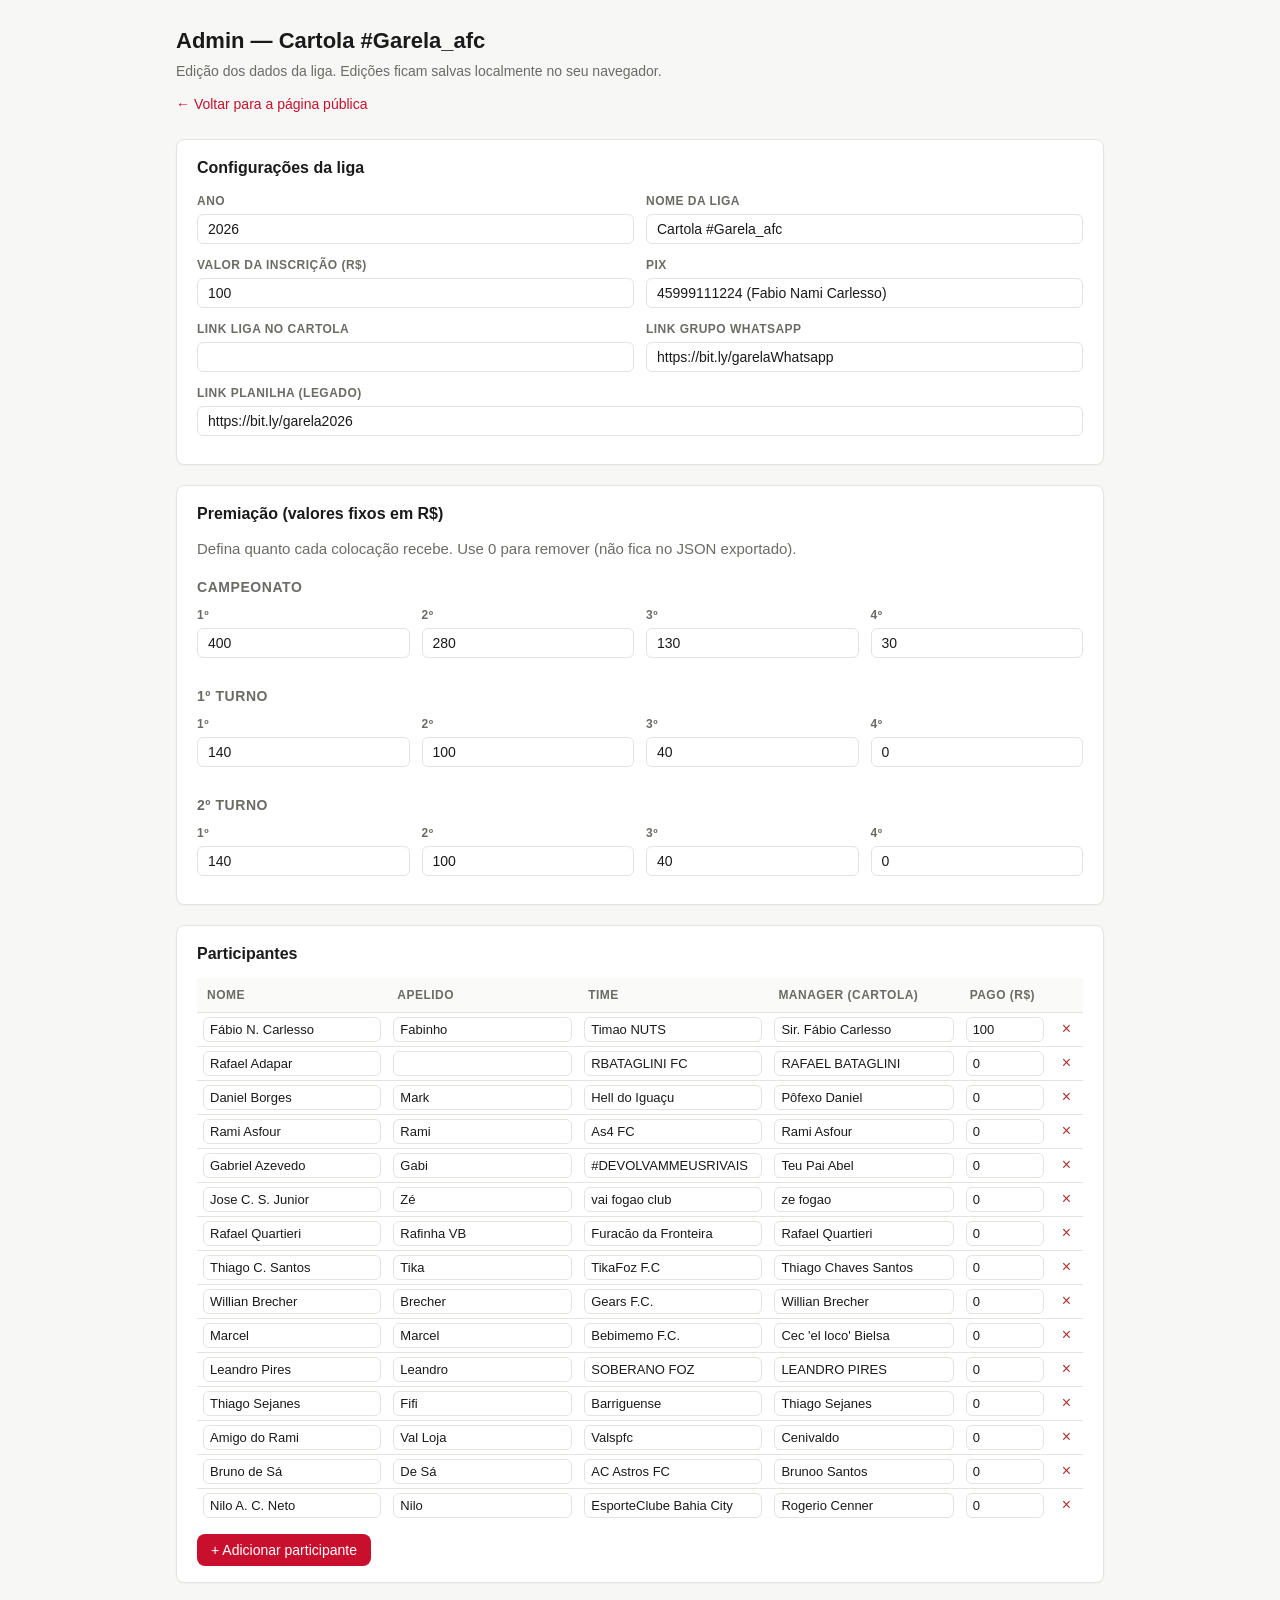
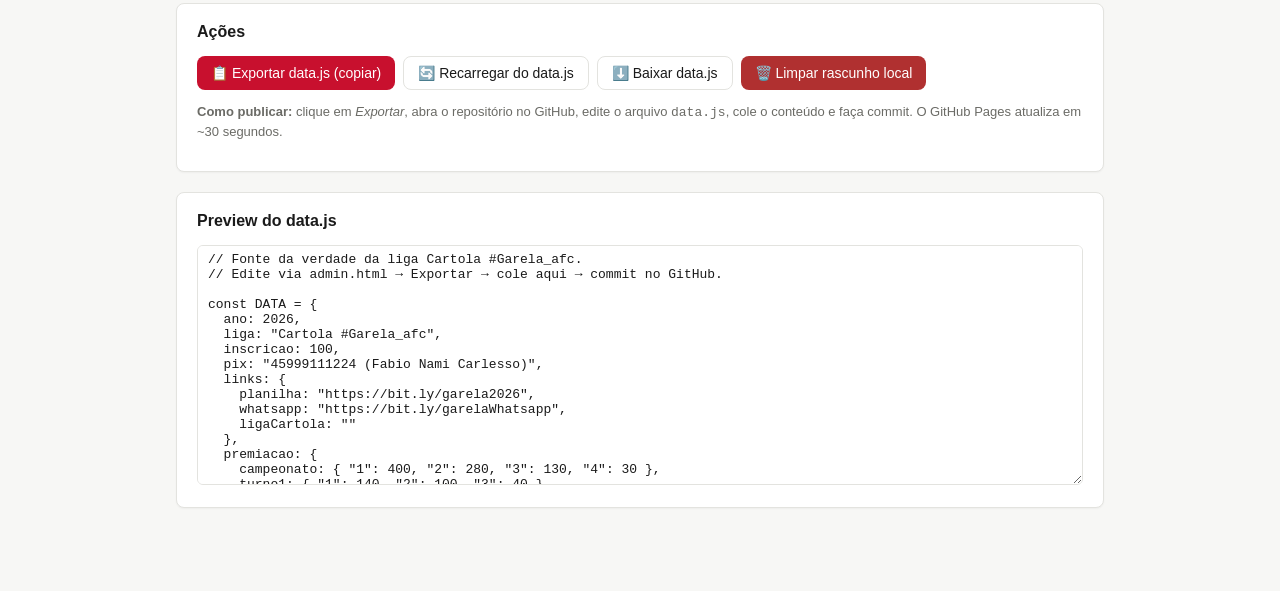
==== admin.html @ 2b6771f7 "Initial commit: migra liga Cartola #Garela_afc da planilha para site estático Site HTML/CSS/JS puro " ====
<!DOCTYPE html>
<html lang="pt-BR">
<head>
  <meta charset="UTF-8">
  <meta name="viewport" content="width=device-width, initial-scale=1.0">
  <title>Admin — Cartola #Garela_afc</title>
  <link rel="stylesheet" href="styles.css">
</head>
<body>
  <main class="container">
    <header class="page">
      <h1>Admin — Cartola #Garela_afc</h1>
      <div class="subtitle">Edição dos dados da liga. Edições ficam salvas localmente no seu navegador.</div>
      <div class="links">
        <a href="index.html">← Voltar para a página pública</a>
      </div>
    </header>

    <section class="card">
      <h2>Configurações da liga</h2>
      <div class="row">
        <div class="field">
          <label>Ano</label>
          <input type="number" id="cfg-ano">
        </div>
        <div class="field">
          <label>Nome da liga</label>
          <input type="text" id="cfg-liga">
        </div>
      </div>
      <div class="row">
        <div class="field">
          <label>Valor da inscrição (R$)</label>
          <input type="number" id="cfg-inscricao">
        </div>
        <div class="field">
          <label>Pix</label>
          <input type="text" id="cfg-pix">
        </div>
      </div>
      <div class="row">
        <div class="field">
          <label>Link Liga no Cartola</label>
          <input type="url" id="cfg-link-cartola">
        </div>
        <div class="field">
          <label>Link Grupo WhatsApp</label>
          <input type="url" id="cfg-link-whatsapp">
        </div>
      </div>
      <div class="field">
        <label>Link planilha (legado)</label>
        <input type="url" id="cfg-link-planilha">
      </div>
    </section>

    <section class="card">
      <h2>Premiação (valores fixos em R$)</h2>
      <p class="muted" style="margin-top:0">Defina quanto cada colocação recebe. Use 0 para remover (não fica no JSON exportado).</p>

      <h3>Campeonato</h3>
      <div class="row-4">
        <div class="field"><label>1º</label><input type="number" id="prem-camp-1"></div>
        <div class="field"><label>2º</label><input type="number" id="prem-camp-2"></div>
        <div class="field"><label>3º</label><input type="number" id="prem-camp-3"></div>
        <div class="field"><label>4º</label><input type="number" id="prem-camp-4"></div>
      </div>

      <h3>1º Turno</h3>
      <div class="row-4">
        <div class="field"><label>1º</label><input type="number" id="prem-t1-1"></div>
        <div class="field"><label>2º</label><input type="number" id="prem-t1-2"></div>
        <div class="field"><label>3º</label><input type="number" id="prem-t1-3"></div>
        <div class="field"><label>4º</label><input type="number" id="prem-t1-4"></div>
      </div>

      <h3>2º Turno</h3>
      <div class="row-4">
        <div class="field"><label>1º</label><input type="number" id="prem-t2-1"></div>
        <div class="field"><label>2º</label><input type="number" id="prem-t2-2"></div>
        <div class="field"><label>3º</label><input type="number" id="prem-t2-3"></div>
        <div class="field"><label>4º</label><input type="number" id="prem-t2-4"></div>
      </div>
    </section>

    <section class="card">
      <h2>Participantes</h2>
      <div style="overflow-x:auto">
        <table class="admin-table" id="tabela-admin">
          <thead>
            <tr>
              <th>Nome</th>
              <th>Apelido</th>
              <th>Time</th>
              <th>Manager (Cartola)</th>
              <th style="width:90px">Pago (R$)</th>
              <th></th>
            </tr>
          </thead>
          <tbody></tbody>
        </table>
      </div>
      <div class="actions">
        <button id="btn-add">+ Adicionar participante</button>
      </div>
    </section>

    <section class="card">
      <h2>Ações</h2>
      <div class="actions">
        <button id="btn-exportar">📋 Exportar data.js (copiar)</button>
        <button class="secondary" id="btn-recarregar">🔄 Recarregar do data.js</button>
        <button class="secondary" id="btn-baixar">⬇️ Baixar data.js</button>
        <button class="danger" id="btn-limpar">🗑️ Limpar rascunho local</button>
      </div>
      <p class="muted" style="margin-top:12px;font-size:13px">
        <strong>Como publicar:</strong> clique em <em>Exportar</em>, abra o repositório no GitHub, edite o arquivo <code>data.js</code>, cole o conteúdo e faça commit. O GitHub Pages atualiza em ~30 segundos.
      </p>
    </section>

    <section class="card">
      <h2>Preview do data.js</h2>
      <textarea id="preview" readonly style="min-height:240px;font-family:ui-monospace,SFMono-Regular,Menlo,Monaco,Consolas,monospace;font-size:13px"></textarea>
    </section>
  </main>

  <div class="toast" id="toast"></div>

  <script src="data.js"></script>
  <script src="admin.js"></script>
</body>
</html>
---- styles.css ----
:root {
  --bg: #f7f7f5;
  --surface: #ffffff;
  --border: #e3e3df;
  --text: #1a1a1a;
  --muted: #6b6b66;
  --accent: #c8102e;
  --accent-hover: #a30d25;
  --ok: #1f8a4d;
  --warn: #d68a00;
  --danger: #b03030;
  --radius: 8px;
  --shadow: 0 1px 2px rgba(0, 0, 0, 0.04);
  --font: -apple-system, BlinkMacSystemFont, "Segoe UI", Roboto, "Helvetica Neue", Arial, sans-serif;
}

* { box-sizing: border-box; }

body {
  margin: 0;
  font-family: var(--font);
  background: var(--bg);
  color: var(--text);
  line-height: 1.5;
  font-size: 15px;
}

.container {
  max-width: 960px;
  margin: 0 auto;
  padding: 24px 16px 64px;
}

header.page {
  margin-bottom: 24px;
}

header.page h1 {
  margin: 0 0 4px;
  font-size: 22px;
  font-weight: 600;
}

header.page .subtitle {
  color: var(--muted);
  font-size: 14px;
}

header.page .links {
  margin-top: 12px;
  display: flex;
  flex-wrap: wrap;
  gap: 8px 16px;
}

header.page .links a {
  color: var(--accent);
  text-decoration: none;
  font-size: 14px;
}

header.page .links a:hover { text-decoration: underline; }

.card {
  background: var(--surface);
  border: 1px solid var(--border);
  border-radius: var(--radius);
  box-shadow: var(--shadow);
  padding: 16px 20px;
  margin-bottom: 20px;
}

.card h2 {
  margin: 0 0 12px;
  font-size: 16px;
  font-weight: 600;
}

.card h3 {
  margin: 16px 0 8px;
  font-size: 14px;
  font-weight: 600;
  color: var(--muted);
  text-transform: uppercase;
  letter-spacing: 0.04em;
}

.grid-prizes {
  display: grid;
  grid-template-columns: repeat(auto-fit, minmax(200px, 1fr));
  gap: 16px;
}

.prize-block {
  border: 1px solid var(--border);
  border-radius: var(--radius);
  padding: 12px 14px;
  background: #fafaf8;
}

.prize-block .title {
  font-weight: 600;
  margin-bottom: 6px;
}

.prize-block ul {
  margin: 0;
  padding-left: 18px;
  font-size: 14px;
}

.totals {
  display: flex;
  flex-wrap: wrap;
  gap: 24px;
  font-size: 14px;
  margin-top: 8px;
}

.totals .label { color: var(--muted); }
.totals .value { font-weight: 600; }

table {
  width: 100%;
  border-collapse: collapse;
  font-size: 14px;
}

th, td {
  text-align: left;
  padding: 8px 10px;
  border-bottom: 1px solid var(--border);
  vertical-align: middle;
}

th {
  font-weight: 600;
  color: var(--muted);
  font-size: 12px;
  text-transform: uppercase;
  letter-spacing: 0.04em;
  background: #fafaf8;
}

tr:last-child td { border-bottom: none; }

.status {
  display: inline-block;
  padding: 2px 8px;
  border-radius: 999px;
  font-size: 12px;
  font-weight: 600;
}
.status.pago { background: #e1f4e8; color: var(--ok); }
.status.parcial { background: #fdf1d9; color: var(--warn); }
.status.pendente { background: #fbe2e2; color: var(--danger); }

button, .btn {
  font-family: inherit;
  font-size: 14px;
  background: var(--accent);
  color: white;
  border: none;
  padding: 8px 14px;
  border-radius: var(--radius);
  cursor: pointer;
  font-weight: 500;
  transition: background 0.15s ease;
}

button:hover, .btn:hover { background: var(--accent-hover); }

button.secondary, .btn.secondary {
  background: transparent;
  color: var(--text);
  border: 1px solid var(--border);
}

button.secondary:hover, .btn.secondary:hover {
  background: #f0f0ec;
}

button.danger { background: var(--danger); }

.actions {
  display: flex;
  flex-wrap: wrap;
  gap: 8px;
  margin-top: 12px;
}

input[type="text"], input[type="number"], input[type="url"], select, textarea {
  font-family: inherit;
  font-size: 14px;
  border: 1px solid var(--border);
  border-radius: 6px;
  padding: 6px 10px;
  background: white;
  color: var(--text);
  width: 100%;
}

input:focus, select:focus, textarea:focus {
  outline: none;
  border-color: var(--accent);
}

textarea { resize: vertical; min-height: 80px; }

.field {
  margin-bottom: 12px;
}

.field label {
  display: block;
  font-size: 12px;
  font-weight: 600;
  color: var(--muted);
  margin-bottom: 4px;
  text-transform: uppercase;
  letter-spacing: 0.04em;
}

.row {
  display: grid;
  grid-template-columns: 1fr 1fr;
  gap: 12px;
}

.row-4 {
  display: grid;
  grid-template-columns: repeat(4, 1fr);
  gap: 12px;
}

.toast {
  position: fixed;
  bottom: 20px;
  left: 50%;
  transform: translateX(-50%);
  background: var(--text);
  color: white;
  padding: 10px 16px;
  border-radius: var(--radius);
  font-size: 14px;
  opacity: 0;
  transition: opacity 0.2s ease;
  pointer-events: none;
  z-index: 1000;
}

.toast.show { opacity: 1; }

.muted { color: var(--muted); }
.right { text-align: right; }

.admin-table input[type="text"],
.admin-table input[type="number"] {
  padding: 4px 6px;
  font-size: 13px;
}

.admin-table td { padding: 4px 6px; }

.admin-table .remove-btn {
  background: transparent;
  color: var(--danger);
  border: none;
  cursor: pointer;
  padding: 2px 6px;
  font-size: 16px;
}

.admin-table .remove-btn:hover { background: #fbe2e2; }

@media (max-width: 640px) {
  .row, .row-4 { grid-template-columns: 1fr; }
  th, td { padding: 6px 8px; font-size: 13px; }
}
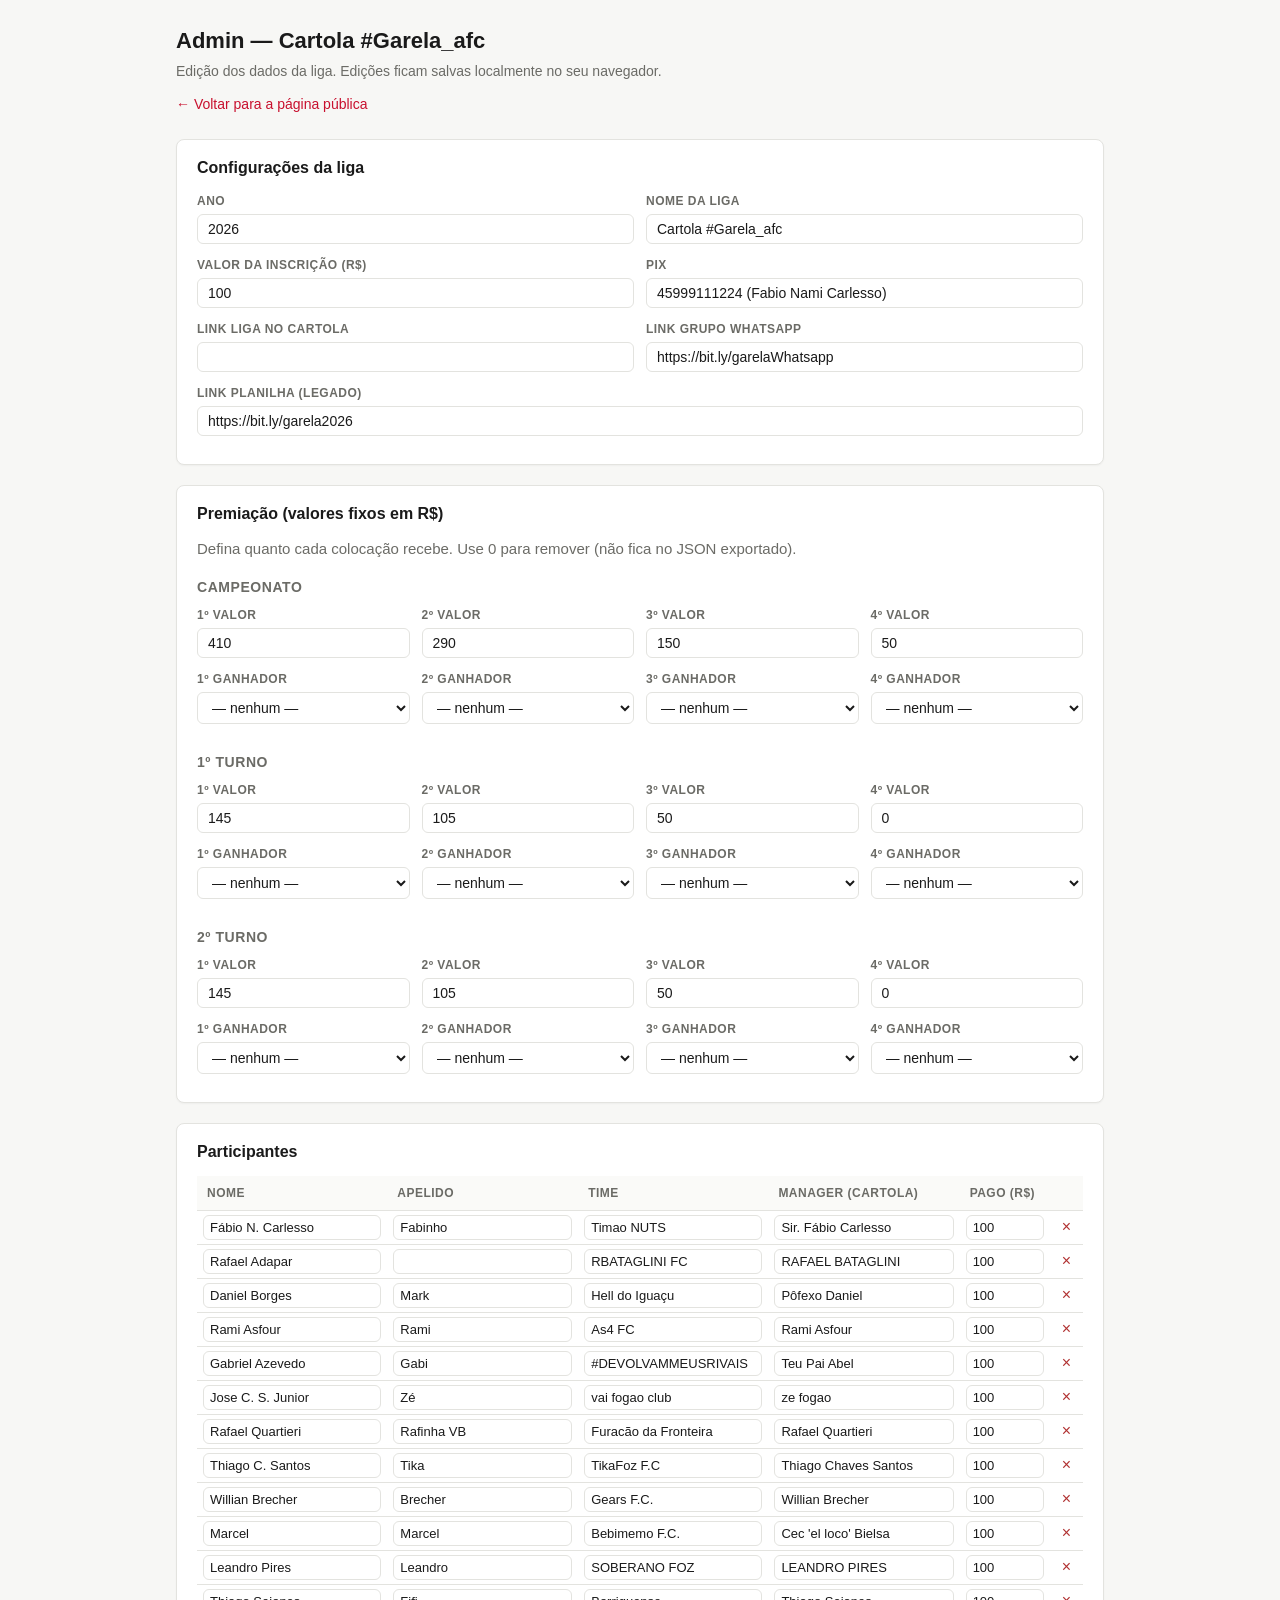
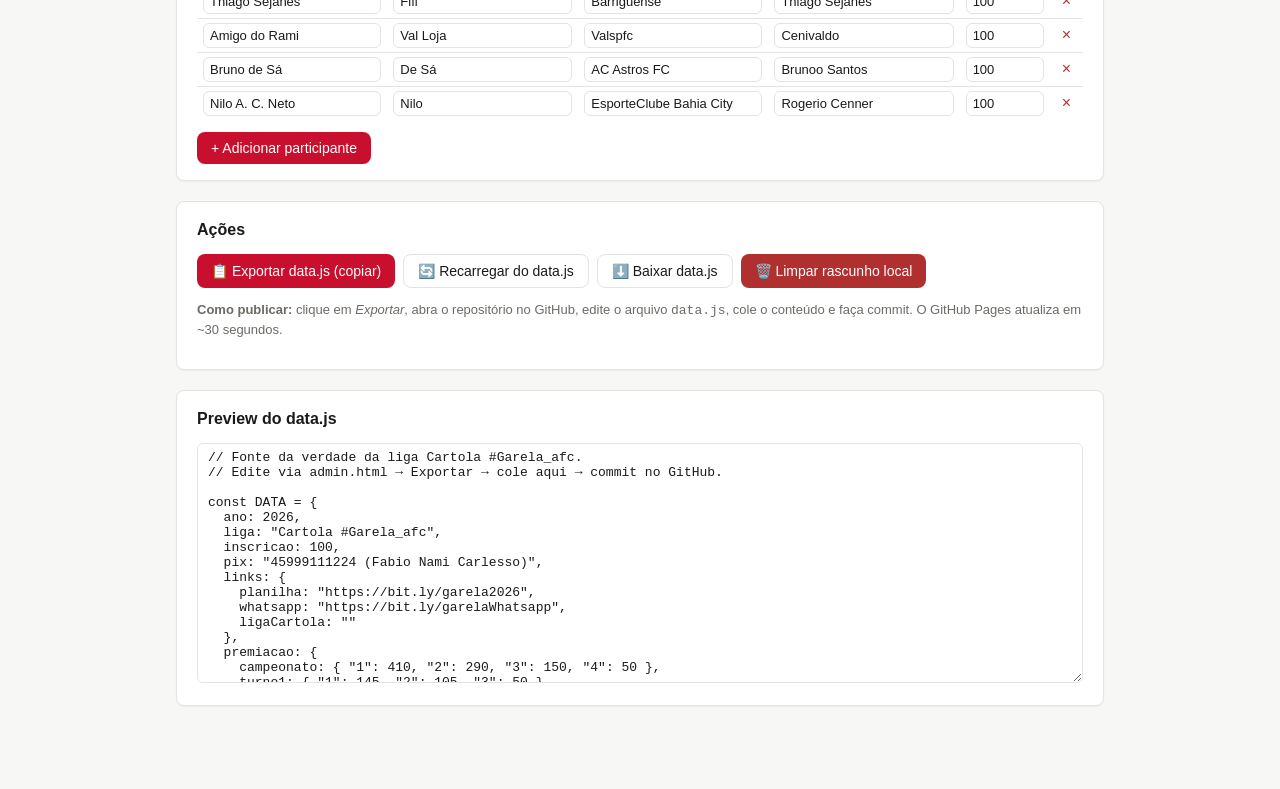
==== commit 37f7e325: "Adiciona ganhadores ao lado dos prêmios na página pública - Novo campo `ganhadores` em `data.js` (po" ====
--- a/admin.html
+++ b/admin.html
@@ -4,7 +4,7 @@
   <meta charset="UTF-8">
   <meta name="viewport" content="width=device-width, initial-scale=1.0">
   <title>Admin — Cartola #Garela_afc</title>
-  <link rel="stylesheet" href="styles.css">
+  <link rel="stylesheet" href="css/styles.css">
 </head>
 <body>
   <main class="container">
@@ -60,26 +60,44 @@
 
       <h3>Campeonato</h3>
       <div class="row-4">
-        <div class="field"><label>1º</label><input type="number" id="prem-camp-1"></div>
-        <div class="field"><label>2º</label><input type="number" id="prem-camp-2"></div>
-        <div class="field"><label>3º</label><input type="number" id="prem-camp-3"></div>
-        <div class="field"><label>4º</label><input type="number" id="prem-camp-4"></div>
+        <div class="field"><label>1º Valor</label><input type="number" id="prem-camp-1"></div>
+        <div class="field"><label>2º Valor</label><input type="number" id="prem-camp-2"></div>
+        <div class="field"><label>3º Valor</label><input type="number" id="prem-camp-3"></div>
+        <div class="field"><label>4º Valor</label><input type="number" id="prem-camp-4"></div>
+      </div>
+      <div class="row-4">
+        <div class="field"><label>1º Ganhador</label><select id="win-camp-1"></select></div>
+        <div class="field"><label>2º Ganhador</label><select id="win-camp-2"></select></div>
+        <div class="field"><label>3º Ganhador</label><select id="win-camp-3"></select></div>
+        <div class="field"><label>4º Ganhador</label><select id="win-camp-4"></select></div>
       </div>
 
       <h3>1º Turno</h3>
       <div class="row-4">
-        <div class="field"><label>1º</label><input type="number" id="prem-t1-1"></div>
-        <div class="field"><label>2º</label><input type="number" id="prem-t1-2"></div>
-        <div class="field"><label>3º</label><input type="number" id="prem-t1-3"></div>
-        <div class="field"><label>4º</label><input type="number" id="prem-t1-4"></div>
+        <div class="field"><label>1º Valor</label><input type="number" id="prem-t1-1"></div>
+        <div class="field"><label>2º Valor</label><input type="number" id="prem-t1-2"></div>
+        <div class="field"><label>3º Valor</label><input type="number" id="prem-t1-3"></div>
+        <div class="field"><label>4º Valor</label><input type="number" id="prem-t1-4"></div>
+      </div>
+      <div class="row-4">
+        <div class="field"><label>1º Ganhador</label><select id="win-t1-1"></select></div>
+        <div class="field"><label>2º Ganhador</label><select id="win-t1-2"></select></div>
+        <div class="field"><label>3º Ganhador</label><select id="win-t1-3"></select></div>
+        <div class="field"><label>4º Ganhador</label><select id="win-t1-4"></select></div>
       </div>
 
       <h3>2º Turno</h3>
       <div class="row-4">
-        <div class="field"><label>1º</label><input type="number" id="prem-t2-1"></div>
-        <div class="field"><label>2º</label><input type="number" id="prem-t2-2"></div>
-        <div class="field"><label>3º</label><input type="number" id="prem-t2-3"></div>
-        <div class="field"><label>4º</label><input type="number" id="prem-t2-4"></div>
+        <div class="field"><label>1º Valor</label><input type="number" id="prem-t2-1"></div>
+        <div class="field"><label>2º Valor</label><input type="number" id="prem-t2-2"></div>
+        <div class="field"><label>3º Valor</label><input type="number" id="prem-t2-3"></div>
+        <div class="field"><label>4º Valor</label><input type="number" id="prem-t2-4"></div>
+      </div>
+      <div class="row-4">
+        <div class="field"><label>1º Ganhador</label><select id="win-t2-1"></select></div>
+        <div class="field"><label>2º Ganhador</label><select id="win-t2-2"></select></div>
+        <div class="field"><label>3º Ganhador</label><select id="win-t2-3"></select></div>
+        <div class="field"><label>4º Ganhador</label><select id="win-t2-4"></select></div>
       </div>
     </section>
 
@@ -127,6 +145,6 @@
   <div class="toast" id="toast"></div>
 
   <script src="data.js"></script>
-  <script src="admin.js"></script>
+  <script src="js/admin.js"></script>
 </body>
 </html>
--- a/css/styles.css
+++ b/css/styles.css
@@ -0,0 +1,285 @@
+:root {
+  --bg: #f7f7f5;
+  --surface: #ffffff;
+  --border: #e3e3df;
+  --text: #1a1a1a;
+  --muted: #6b6b66;
+  --accent: #c8102e;
+  --accent-hover: #a30d25;
+  --ok: #1f8a4d;
+  --warn: #d68a00;
+  --danger: #b03030;
+  --radius: 8px;
+  --shadow: 0 1px 2px rgba(0, 0, 0, 0.04);
+  --font: -apple-system, BlinkMacSystemFont, "Segoe UI", Roboto, "Helvetica Neue", Arial, sans-serif;
+}
+
+* { box-sizing: border-box; }
+
+body {
+  margin: 0;
+  font-family: var(--font);
+  background: var(--bg);
+  color: var(--text);
+  line-height: 1.5;
+  font-size: 15px;
+}
+
+.container {
+  max-width: 960px;
+  margin: 0 auto;
+  padding: 24px 16px 64px;
+}
+
+header.page {
+  margin-bottom: 24px;
+}
+
+header.page h1 {
+  margin: 0 0 4px;
+  font-size: 22px;
+  font-weight: 600;
+}
+
+header.page .subtitle {
+  color: var(--muted);
+  font-size: 14px;
+}
+
+header.page .links {
+  margin-top: 12px;
+  display: flex;
+  flex-wrap: wrap;
+  gap: 8px 16px;
+}
+
+header.page .links a {
+  color: var(--accent);
+  text-decoration: none;
+  font-size: 14px;
+}
+
+header.page .links a:hover { text-decoration: underline; }
+
+.card {
+  background: var(--surface);
+  border: 1px solid var(--border);
+  border-radius: var(--radius);
+  box-shadow: var(--shadow);
+  padding: 16px 20px;
+  margin-bottom: 20px;
+}
+
+.card h2 {
+  margin: 0 0 12px;
+  font-size: 16px;
+  font-weight: 600;
+}
+
+.card h3 {
+  margin: 16px 0 8px;
+  font-size: 14px;
+  font-weight: 600;
+  color: var(--muted);
+  text-transform: uppercase;
+  letter-spacing: 0.04em;
+}
+
+.grid-prizes {
+  display: grid;
+  grid-template-columns: repeat(auto-fit, minmax(200px, 1fr));
+  gap: 16px;
+}
+
+.prize-block {
+  border: 1px solid var(--border);
+  border-radius: var(--radius);
+  padding: 12px 14px;
+  background: #fafaf8;
+}
+
+.prize-block .title {
+  font-weight: 600;
+  margin-bottom: 6px;
+}
+
+.prize-block ul {
+  margin: 0;
+  padding-left: 18px;
+  font-size: 14px;
+}
+
+.prize-block .winner {
+  margin-left: 6px;
+  color: var(--accent);
+  font-weight: 600;
+}
+
+.totals {
+  display: flex;
+  flex-wrap: wrap;
+  gap: 24px;
+  font-size: 14px;
+  margin-top: 8px;
+}
+
+.totals .label { color: var(--muted); }
+.totals .value { font-weight: 600; }
+
+table {
+  width: 100%;
+  border-collapse: collapse;
+  font-size: 14px;
+}
+
+th, td {
+  text-align: left;
+  padding: 8px 10px;
+  border-bottom: 1px solid var(--border);
+  vertical-align: middle;
+}
+
+th {
+  font-weight: 600;
+  color: var(--muted);
+  font-size: 12px;
+  text-transform: uppercase;
+  letter-spacing: 0.04em;
+  background: #fafaf8;
+}
+
+tr:last-child td { border-bottom: none; }
+
+.status {
+  display: inline-block;
+  padding: 2px 8px;
+  border-radius: 999px;
+  font-size: 12px;
+  font-weight: 600;
+}
+.status.pago { background: #e1f4e8; color: var(--ok); }
+.status.parcial { background: #fdf1d9; color: var(--warn); }
+.status.pendente { background: #fbe2e2; color: var(--danger); }
+
+button, .btn {
+  font-family: inherit;
+  font-size: 14px;
+  background: var(--accent);
+  color: white;
+  border: none;
+  padding: 8px 14px;
+  border-radius: var(--radius);
+  cursor: pointer;
+  font-weight: 500;
+  transition: background 0.15s ease;
+}
+
+button:hover, .btn:hover { background: var(--accent-hover); }
+
+button.secondary, .btn.secondary {
+  background: transparent;
+  color: var(--text);
+  border: 1px solid var(--border);
+}
+
+button.secondary:hover, .btn.secondary:hover {
+  background: #f0f0ec;
+}
+
+button.danger { background: var(--danger); }
+
+.actions {
+  display: flex;
+  flex-wrap: wrap;
+  gap: 8px;
+  margin-top: 12px;
+}
+
+input[type="text"], input[type="number"], input[type="url"], select, textarea {
+  font-family: inherit;
+  font-size: 14px;
+  border: 1px solid var(--border);
+  border-radius: 6px;
+  padding: 6px 10px;
+  background: white;
+  color: var(--text);
+  width: 100%;
+}
+
+input:focus, select:focus, textarea:focus {
+  outline: none;
+  border-color: var(--accent);
+}
+
+textarea { resize: vertical; min-height: 80px; }
+
+.field {
+  margin-bottom: 12px;
+}
+
+.field label {
+  display: block;
+  font-size: 12px;
+  font-weight: 600;
+  color: var(--muted);
+  margin-bottom: 4px;
+  text-transform: uppercase;
+  letter-spacing: 0.04em;
+}
+
+.row {
+  display: grid;
+  grid-template-columns: 1fr 1fr;
+  gap: 12px;
+}
+
+.row-4 {
+  display: grid;
+  grid-template-columns: repeat(4, 1fr);
+  gap: 12px;
+}
+
+.toast {
+  position: fixed;
+  bottom: 20px;
+  left: 50%;
+  transform: translateX(-50%);
+  background: var(--text);
+  color: white;
+  padding: 10px 16px;
+  border-radius: var(--radius);
+  font-size: 14px;
+  opacity: 0;
+  transition: opacity 0.2s ease;
+  pointer-events: none;
+  z-index: 1000;
+}
+
+.toast.show { opacity: 1; }
+
+.muted { color: var(--muted); }
+.right { text-align: right; }
+
+.admin-table input[type="text"],
+.admin-table input[type="number"] {
+  padding: 4px 6px;
+  font-size: 13px;
+}
+
+.admin-table td { padding: 4px 6px; }
+
+.admin-table .remove-btn {
+  background: transparent;
+  color: var(--danger);
+  border: none;
+  cursor: pointer;
+  padding: 2px 6px;
+  font-size: 16px;
+}
+
+.admin-table .remove-btn:hover { background: #fbe2e2; }
+
+@media (max-width: 640px) {
+  .row, .row-4 { grid-template-columns: 1fr; }
+  th, td { padding: 6px 8px; font-size: 13px; }
+}
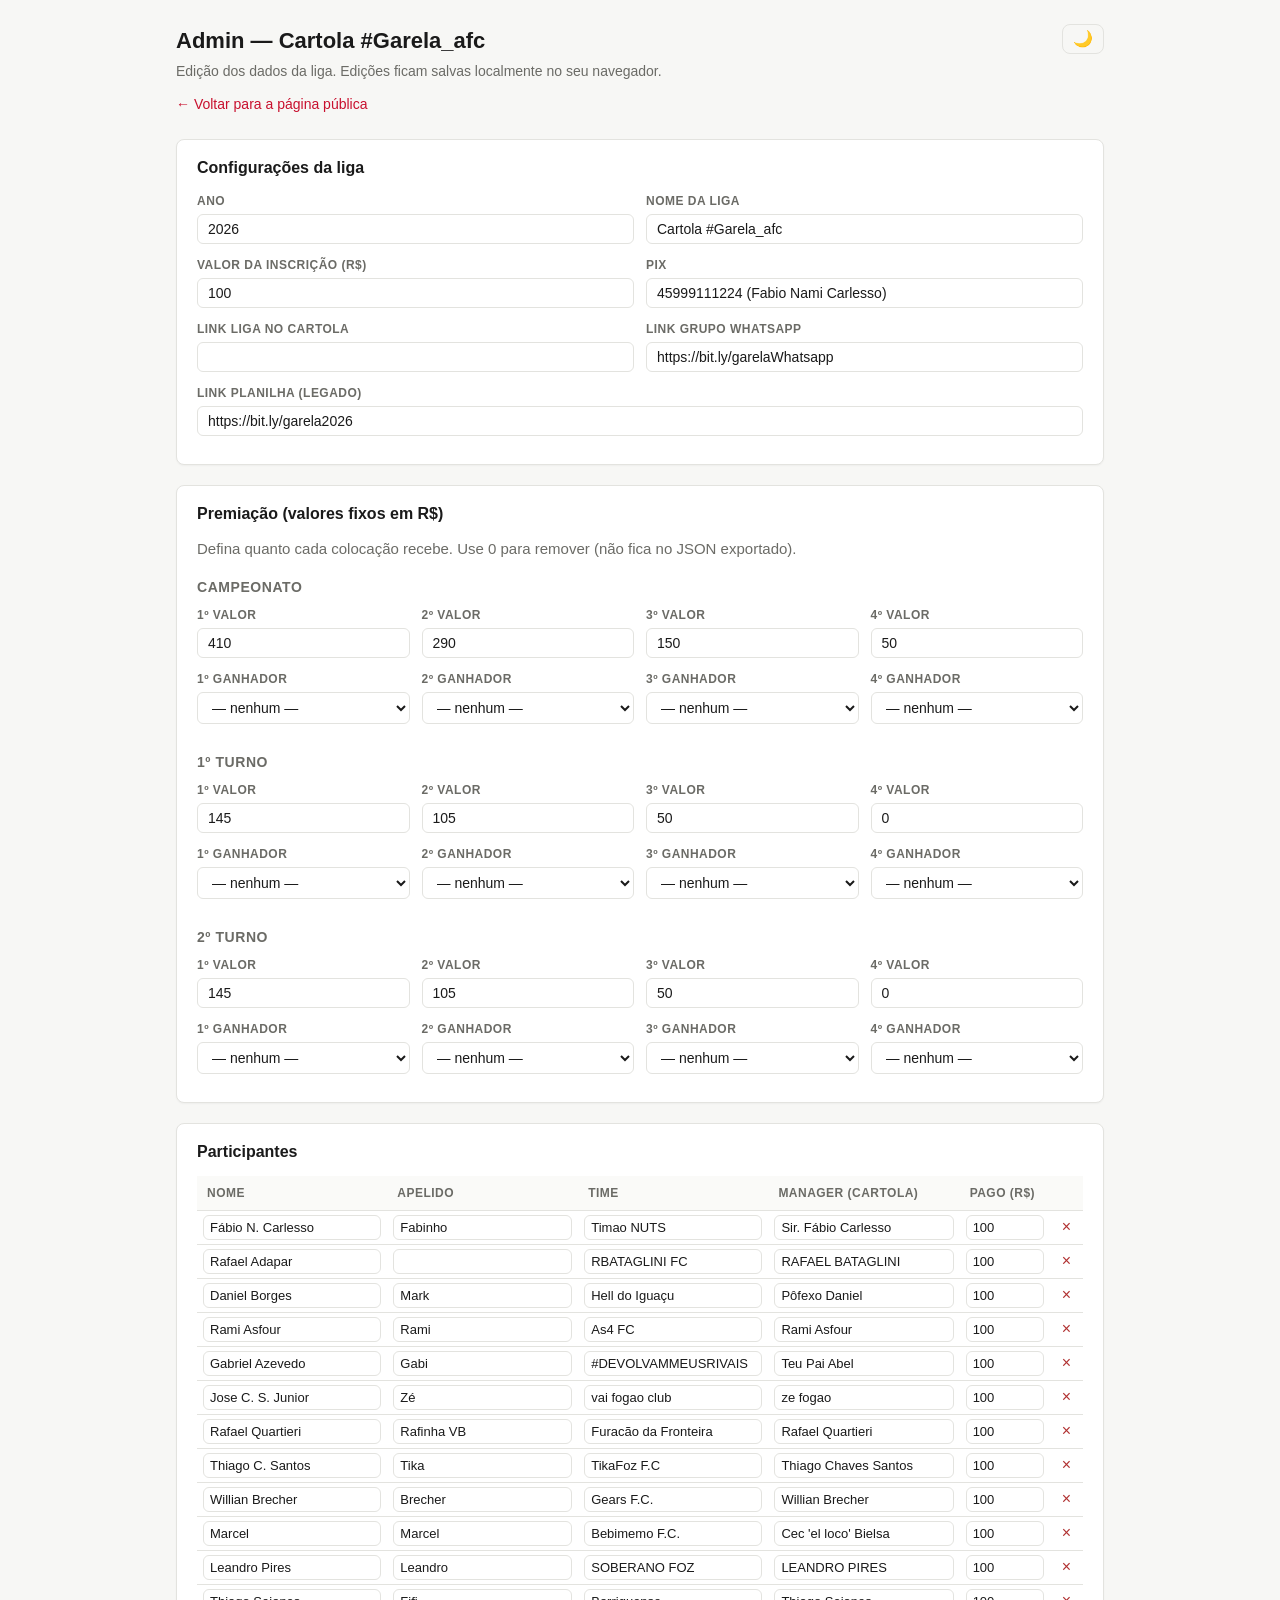
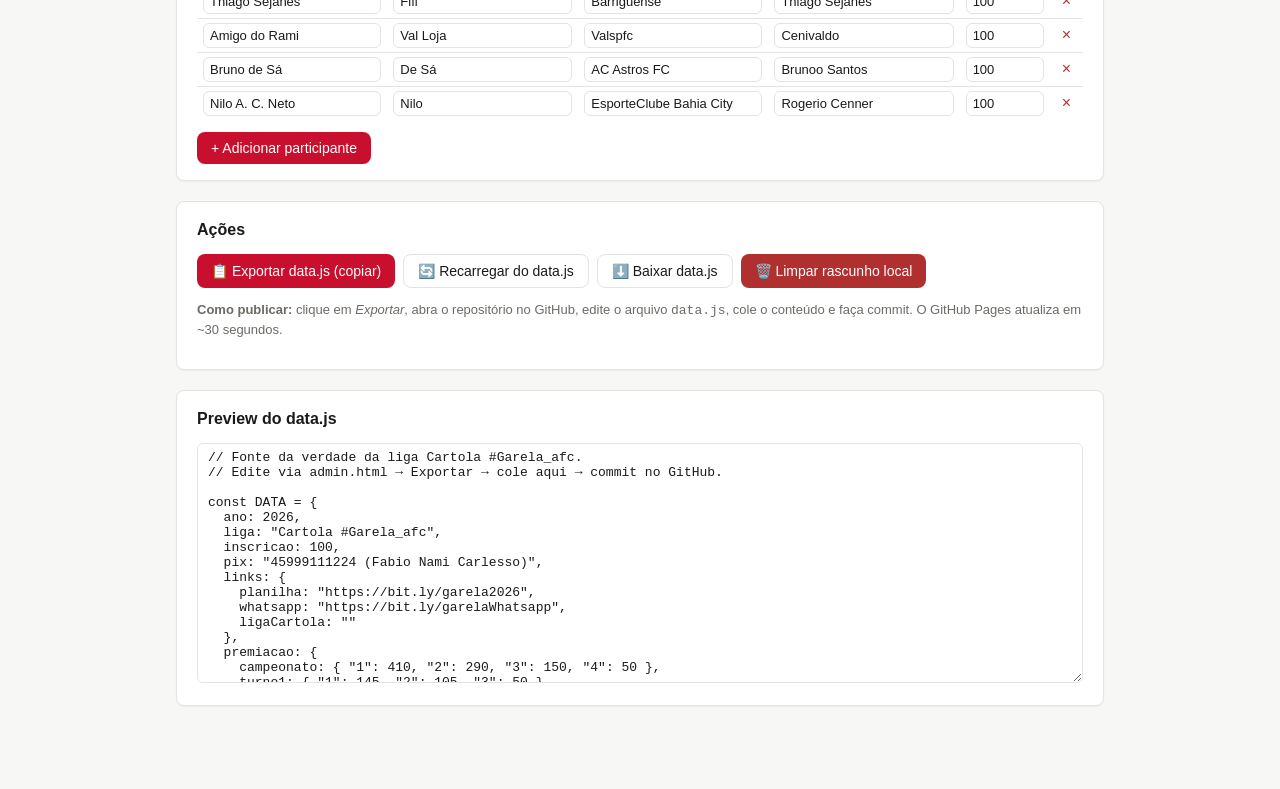
==== commit e6bad98e: "Implement dark mode with system preference detection and manual toggle - Add CSS custom properties f" ====
--- a/admin.html
+++ b/admin.html
@@ -5,15 +5,25 @@
   <meta name="viewport" content="width=device-width, initial-scale=1.0">
   <title>Admin — Cartola #Garela_afc</title>
   <link rel="stylesheet" href="css/styles.css">
+  <script>
+    (function () {
+      var saved = localStorage.getItem("theme");
+      var prefer = (!saved && window.matchMedia("(prefers-color-scheme: dark)").matches) ? "dark" : saved;
+      if (prefer === "dark") document.documentElement.setAttribute("data-theme", "dark");
+    })();
+  </script>
 </head>
 <body>
   <main class="container">
     <header class="page">
-      <h1>Admin — Cartola #Garela_afc</h1>
-      <div class="subtitle">Edição dos dados da liga. Edições ficam salvas localmente no seu navegador.</div>
-      <div class="links">
-        <a href="index.html">← Voltar para a página pública</a>
+      <div class="page-title-group">
+        <h1>Admin — Cartola #Garela_afc</h1>
+        <div class="subtitle">Edição dos dados da liga. Edições ficam salvas localmente no seu navegador.</div>
+        <div class="links">
+          <a href="index.html">← Voltar para a página pública</a>
+        </div>
       </div>
+      <button class="theme-toggle" id="btn-tema" title="Alternar tema" aria-label="Alternar tema claro/escuro">🌙</button>
     </header>
 
     <section class="card">
--- a/css/styles.css
+++ b/css/styles.css
@@ -1,6 +1,7 @@
 :root {
   --bg: #f7f7f5;
   --surface: #ffffff;
+  --surface-alt: #fafaf8;
   --border: #e3e3df;
   --text: #1a1a1a;
   --muted: #6b6b66;
@@ -9,9 +10,34 @@
   --ok: #1f8a4d;
   --warn: #d68a00;
   --danger: #b03030;
+  --status-ok-bg: #e1f4e8;
+  --status-warn-bg: #fdf1d9;
+  --status-danger-bg: #fbe2e2;
+  --secondary-hover: #f0f0ec;
+  --input-bg: #ffffff;
   --radius: 8px;
   --shadow: 0 1px 2px rgba(0, 0, 0, 0.04);
   --font: -apple-system, BlinkMacSystemFont, "Segoe UI", Roboto, "Helvetica Neue", Arial, sans-serif;
+}
+
+[data-theme="dark"] {
+  --bg: #111111;
+  --surface: #1e1e1e;
+  --surface-alt: #252525;
+  --border: #333333;
+  --text: #f0f0ec;
+  --muted: #9a9a93;
+  --accent: #e8324e;
+  --accent-hover: #c8102e;
+  --ok: #34c76b;
+  --warn: #f0a500;
+  --danger: #e05050;
+  --status-ok-bg: #0d2e1a;
+  --status-warn-bg: #2e2000;
+  --status-danger-bg: #2e0d0d;
+  --secondary-hover: #2a2a2a;
+  --input-bg: #252525;
+  --shadow: 0 1px 2px rgba(0, 0, 0, 0.3);
 }
 
 * { box-sizing: border-box; }
@@ -33,6 +59,15 @@
 
 header.page {
   margin-bottom: 24px;
+  display: flex;
+  flex-wrap: wrap;
+  align-items: flex-start;
+  gap: 8px;
+}
+
+header.page .page-title-group {
+  flex: 1;
+  min-width: 0;
 }
 
 header.page h1 {
@@ -95,7 +130,7 @@
   border: 1px solid var(--border);
   border-radius: var(--radius);
   padding: 12px 14px;
-  background: #fafaf8;
+  background: var(--surface-alt);
 }
 
 .prize-block .title {
@@ -145,7 +180,7 @@
   font-size: 12px;
   text-transform: uppercase;
   letter-spacing: 0.04em;
-  background: #fafaf8;
+  background: var(--surface-alt);
 }
 
 tr:last-child td { border-bottom: none; }
@@ -157,9 +192,9 @@
   font-size: 12px;
   font-weight: 600;
 }
-.status.pago { background: #e1f4e8; color: var(--ok); }
-.status.parcial { background: #fdf1d9; color: var(--warn); }
-.status.pendente { background: #fbe2e2; color: var(--danger); }
+.status.pago { background: var(--status-ok-bg); color: var(--ok); }
+.status.parcial { background: var(--status-warn-bg); color: var(--warn); }
+.status.pendente { background: var(--status-danger-bg); color: var(--danger); }
 
 button, .btn {
   font-family: inherit;
@@ -183,7 +218,7 @@
 }
 
 button.secondary:hover, .btn.secondary:hover {
-  background: #f0f0ec;
+  background: var(--secondary-hover);
 }
 
 button.danger { background: var(--danger); }
@@ -201,7 +236,7 @@
   border: 1px solid var(--border);
   border-radius: 6px;
   padding: 6px 10px;
-  background: white;
+  background: var(--input-bg);
   color: var(--text);
   width: 100%;
 }
@@ -245,7 +280,7 @@
   left: 50%;
   transform: translateX(-50%);
   background: var(--text);
-  color: white;
+  color: var(--bg);
   padding: 10px 16px;
   border-radius: var(--radius);
   font-size: 14px;
@@ -277,7 +312,26 @@
   font-size: 16px;
 }
 
-.admin-table .remove-btn:hover { background: #fbe2e2; }
+.admin-table .remove-btn:hover { background: var(--status-danger-bg); }
+
+/* Theme toggle button */
+.theme-toggle {
+  flex-shrink: 0;
+  background: transparent;
+  border: 1px solid var(--border);
+  color: var(--muted);
+  padding: 6px 10px;
+  font-size: 16px;
+  line-height: 1;
+  border-radius: var(--radius);
+  cursor: pointer;
+  transition: background 0.15s ease, color 0.15s ease;
+}
+
+.theme-toggle:hover {
+  background: var(--secondary-hover);
+  color: var(--text);
+}
 
 @media (max-width: 640px) {
   .row, .row-4 { grid-template-columns: 1fr; }
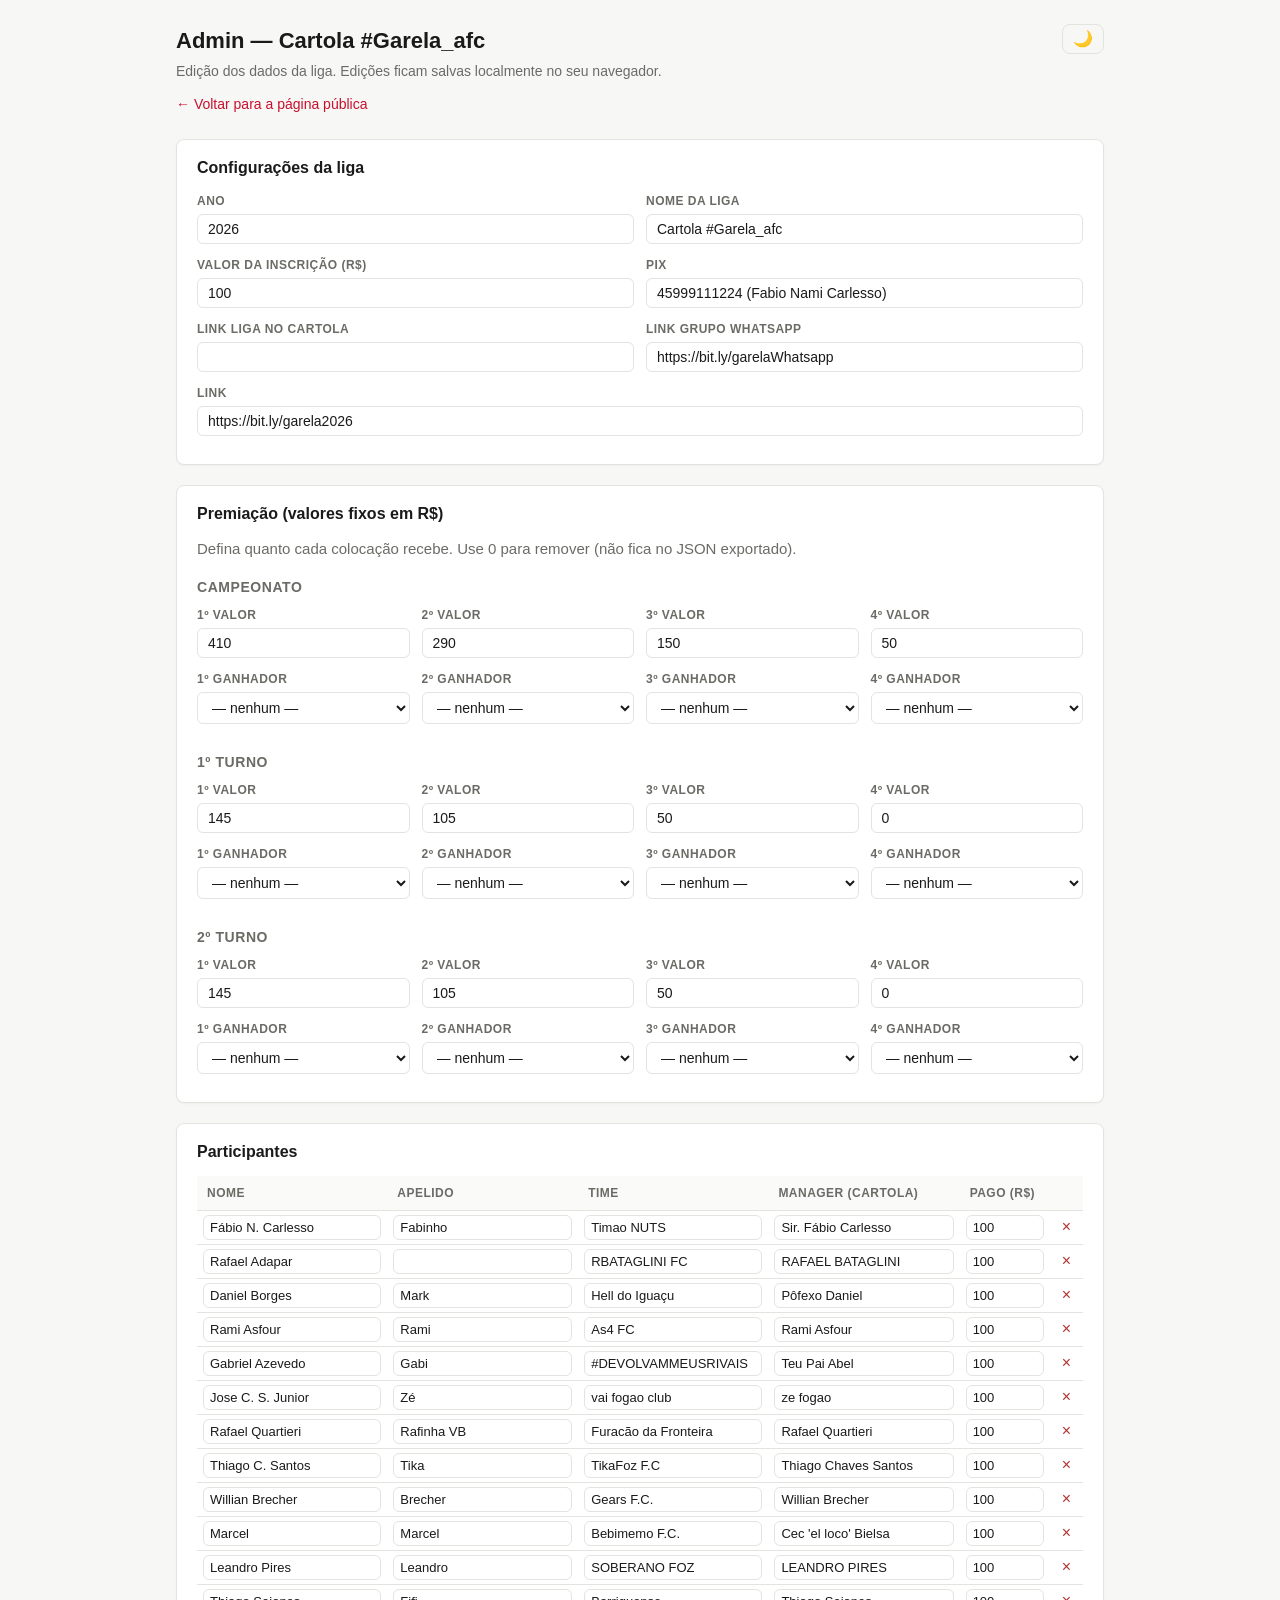
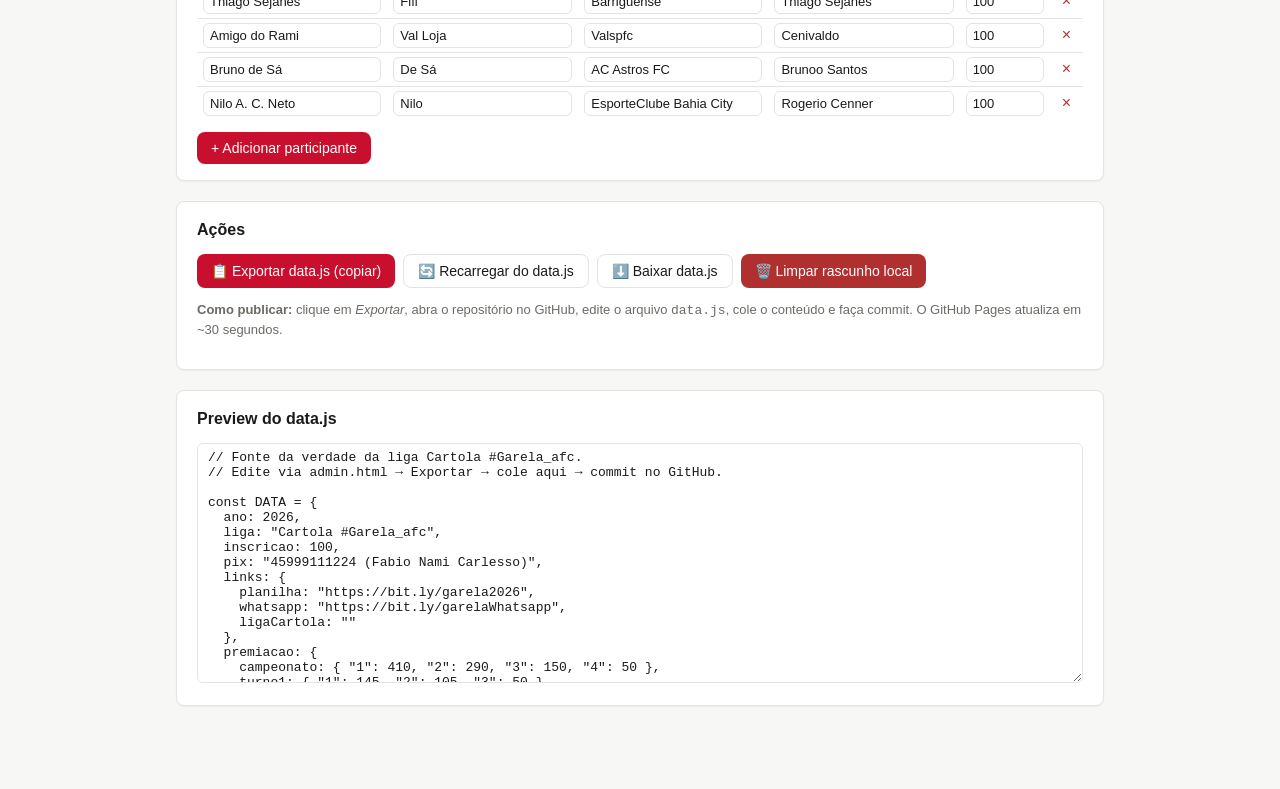
==== commit 820b5e0a: "Update spreadsheet link label from "Link planilha (legado)" to "LINK" https://claude.ai/code/session" ====
--- a/admin.html
+++ b/admin.html
@@ -59,7 +59,7 @@
         </div>
       </div>
       <div class="field">
-        <label>Link planilha (legado)</label>
+        <label>LINK</label>
         <input type="url" id="cfg-link-planilha">
       </div>
     </section>
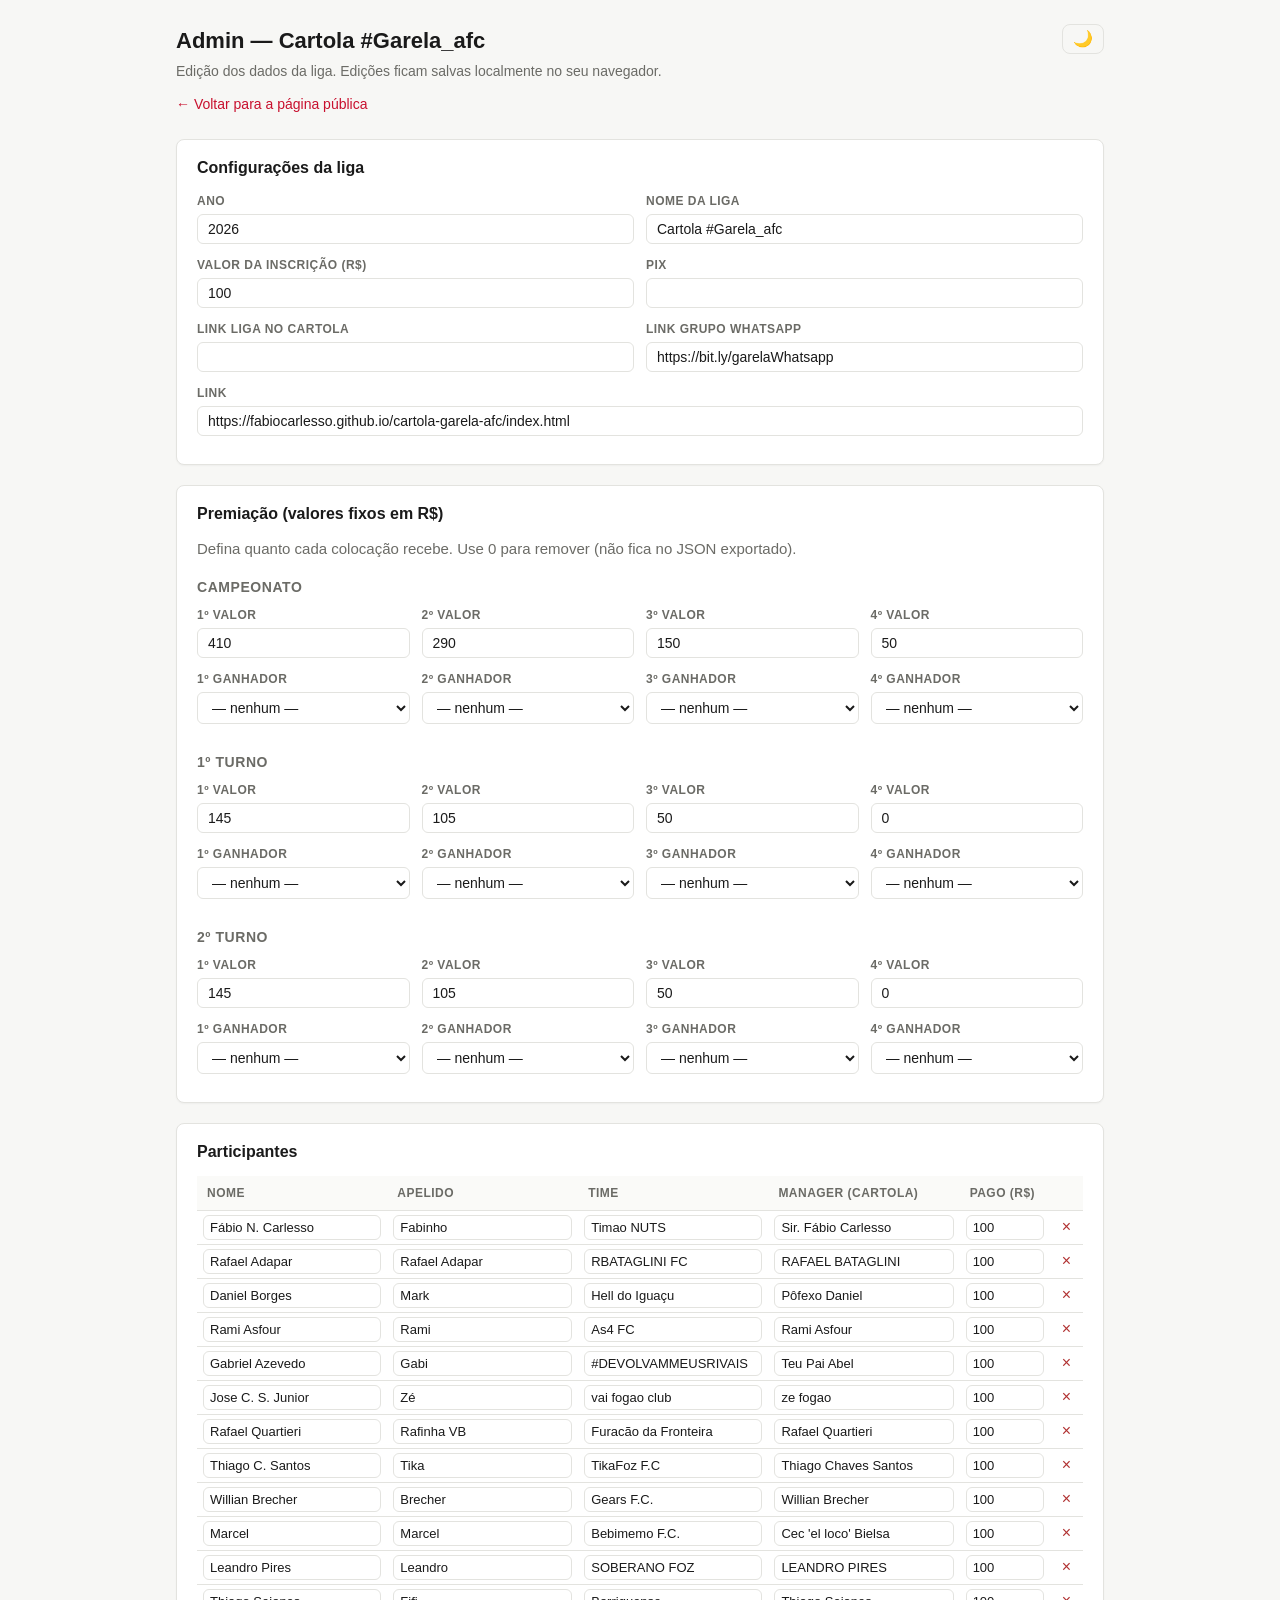
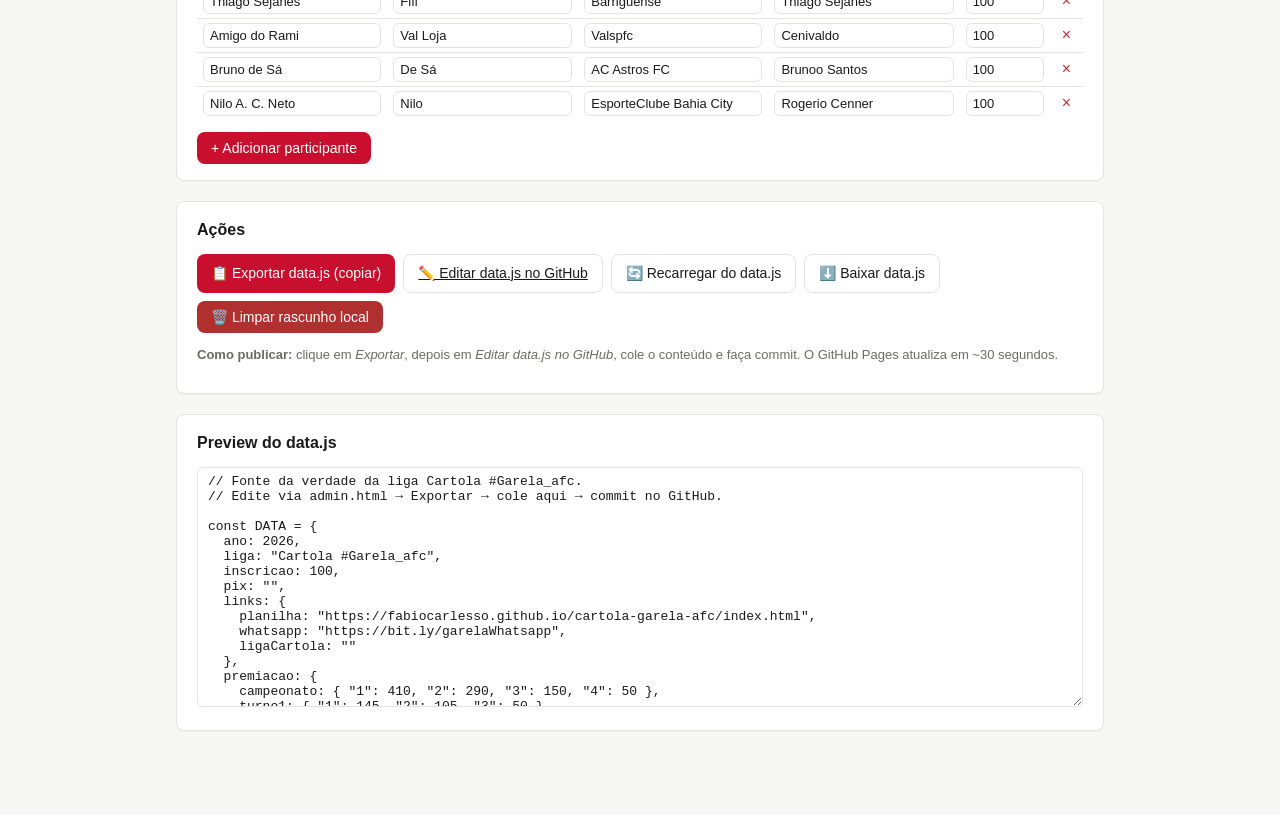
==== commit eb0bd02e: "feat(admin): adiciona botão de link rápido para editar data.js no GitHub Facilita o fluxo de publica" ====
--- a/admin.html
+++ b/admin.html
@@ -137,12 +137,14 @@
       <h2>Ações</h2>
       <div class="actions">
         <button id="btn-exportar">📋 Exportar data.js (copiar)</button>
+        <!-- Link rápido para editar data.js diretamente no GitHub após copiar o conteúdo -->
+        <a class="btn secondary" href="https://github.com/FabioCarlesso/cartola-garela-afc/edit/main/data.js" target="_blank" rel="noopener noreferrer">✏️ Editar data.js no GitHub</a>
         <button class="secondary" id="btn-recarregar">🔄 Recarregar do data.js</button>
         <button class="secondary" id="btn-baixar">⬇️ Baixar data.js</button>
         <button class="danger" id="btn-limpar">🗑️ Limpar rascunho local</button>
       </div>
       <p class="muted" style="margin-top:12px;font-size:13px">
-        <strong>Como publicar:</strong> clique em <em>Exportar</em>, abra o repositório no GitHub, edite o arquivo <code>data.js</code>, cole o conteúdo e faça commit. O GitHub Pages atualiza em ~30 segundos.
+        <strong>Como publicar:</strong> clique em <em>Exportar</em>, depois em <em>Editar data.js no GitHub</em>, cole o conteúdo e faça commit. O GitHub Pages atualiza em ~30 segundos.
       </p>
     </section>
 
--- a/css/styles.css
+++ b/css/styles.css
@@ -314,6 +314,14 @@
 
 .admin-table .remove-btn:hover { background: var(--status-danger-bg); }
 
+/* Header action group */
+.header-actions {
+  display: flex;
+  gap: 8px;
+  align-items: center;
+  flex-shrink: 0;
+}
+
 /* Theme toggle button */
 .theme-toggle {
   flex-shrink: 0;
@@ -333,7 +341,91 @@
   color: var(--text);
 }
 
+/* ---- Tablet portrait ---- */
+@media (max-width: 768px) {
+  .row-4 { grid-template-columns: 1fr 1fr; }
+}
+
+/* ---- Mobile ---- */
 @media (max-width: 640px) {
+  .container { padding: 16px 12px 48px; }
+  .card { padding: 14px 14px; margin-bottom: 14px; }
+
+  header.page h1 { font-size: 18px; }
+
+  .header-actions { gap: 6px; }
+  #btn-exportar-imagem { font-size: 13px; padding: 8px 10px; min-height: 36px; }
+
   .row, .row-4 { grid-template-columns: 1fr; }
+
   th, td { padding: 6px 8px; font-size: 13px; }
-}
+
+  /* Touch targets */
+  button, .btn { min-height: 44px; padding: 10px 16px; font-size: 15px; }
+
+  input[type="text"],
+  input[type="number"],
+  input[type="url"],
+  select { min-height: 44px; padding: 10px 12px; font-size: 15px; }
+
+  /* Full-width action buttons */
+  .actions { flex-direction: column; }
+  .actions > button, .actions > .btn { width: 100%; text-align: center; }
+
+  /* Toast stretched across screen */
+  .toast { left: 12px; right: 12px; transform: none; }
+
+  /* Totals as 2-column grid */
+  .totals { display: grid; grid-template-columns: 1fr 1fr; gap: 12px 24px; }
+
+  /* Participants table → card layout */
+  #tabela-participantes,
+  #tabela-participantes tbody,
+  #tabela-participantes tr,
+  #tabela-participantes td { display: block; }
+
+  #tabela-participantes thead { display: none; }
+
+  #tabela-participantes tr {
+    border: 1px solid var(--border);
+    border-radius: var(--radius);
+    margin-bottom: 10px;
+    padding: 4px 0;
+    background: var(--surface-alt);
+  }
+
+  #tabela-participantes td {
+    display: flex;
+    justify-content: space-between;
+    align-items: center;
+    border-bottom: 1px solid var(--border);
+    padding: 7px 12px;
+    font-size: 14px;
+  }
+
+  #tabela-participantes td:last-child { border-bottom: none; }
+
+  #tabela-participantes td[data-label]::before {
+    content: attr(data-label);
+    font-weight: 600;
+    font-size: 11px;
+    color: var(--muted);
+    text-transform: uppercase;
+    letter-spacing: 0.04em;
+    flex-shrink: 0;
+    margin-right: 8px;
+    min-width: 60px;
+    text-align: left;
+  }
+
+  /* Admin inputs smaller to keep table usable */
+  .admin-table input[type="text"],
+  .admin-table input[type="number"] { min-height: 36px; padding: 6px 8px; }
+}
+
+/* ---- Small phones ---- */
+@media (max-width: 380px) {
+  body { font-size: 14px; }
+  .card { padding: 12px 10px; }
+  header.page h1 { font-size: 16px; }
+}
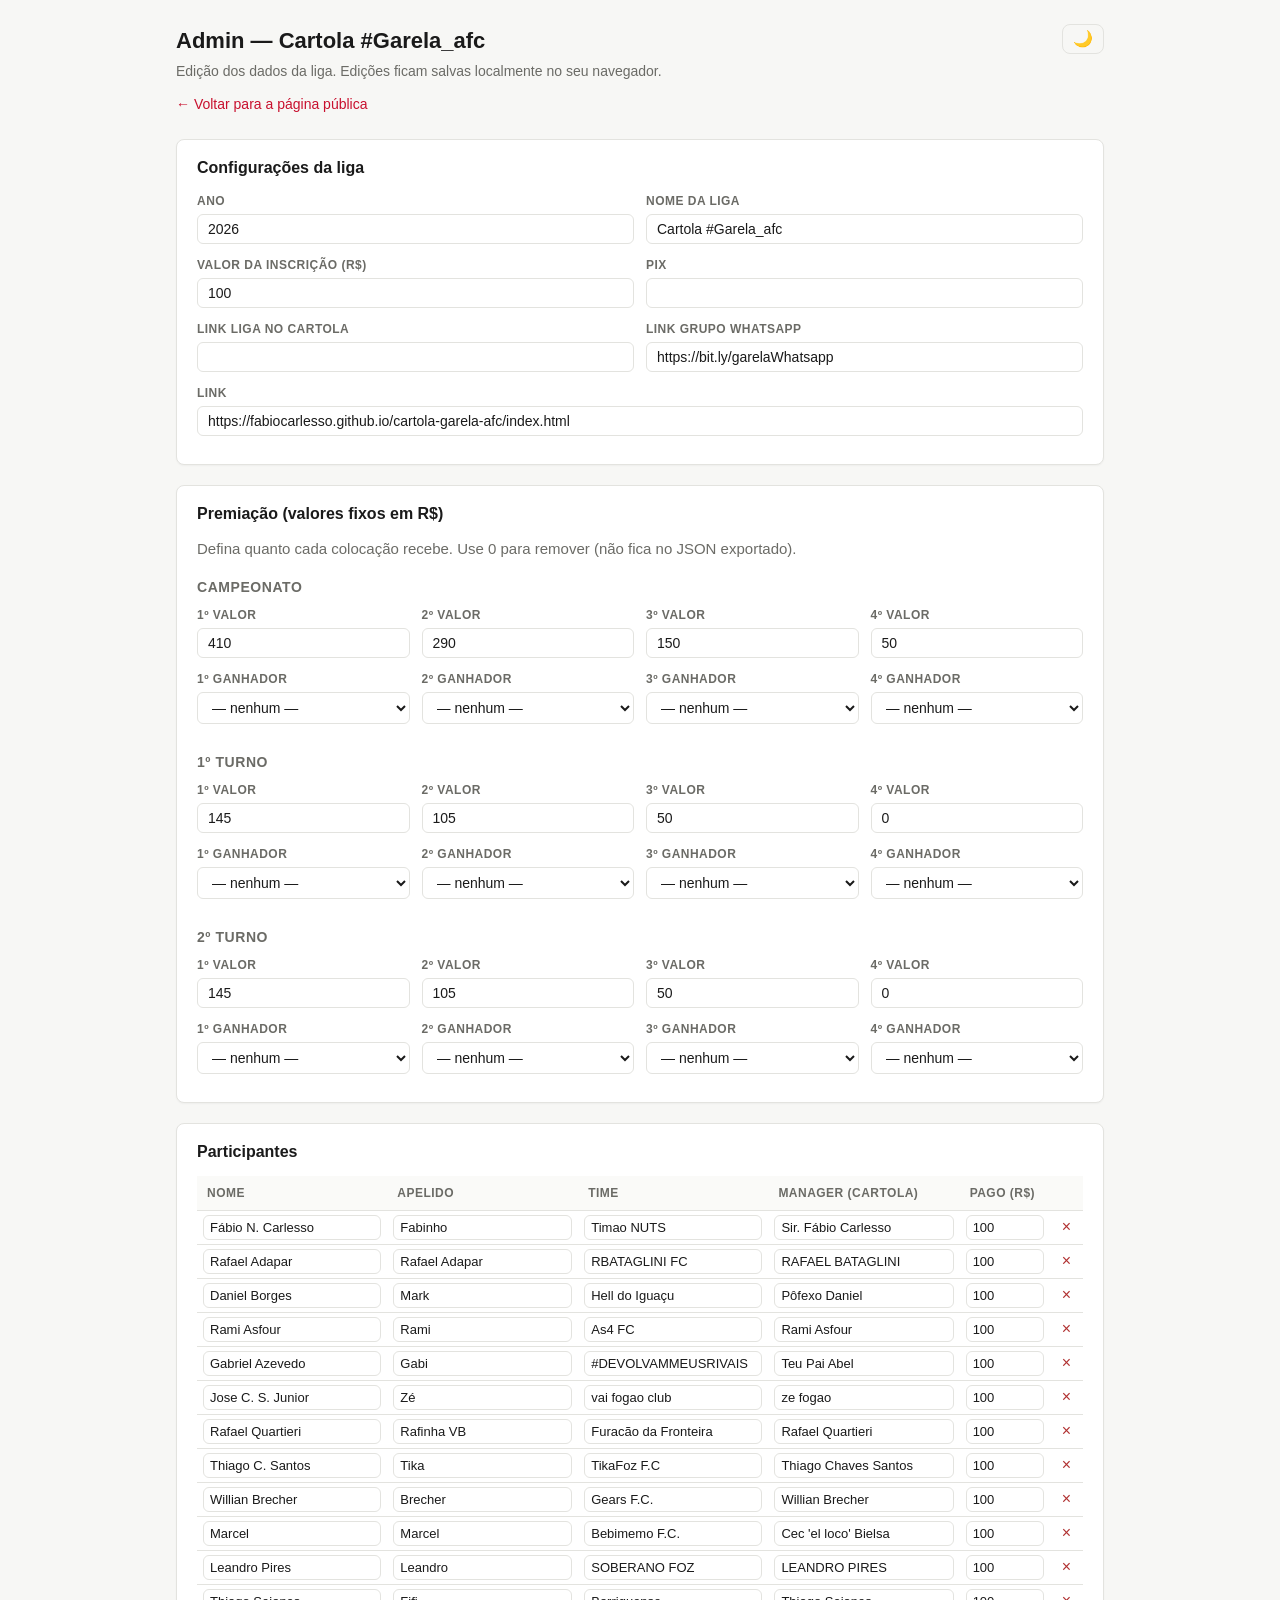
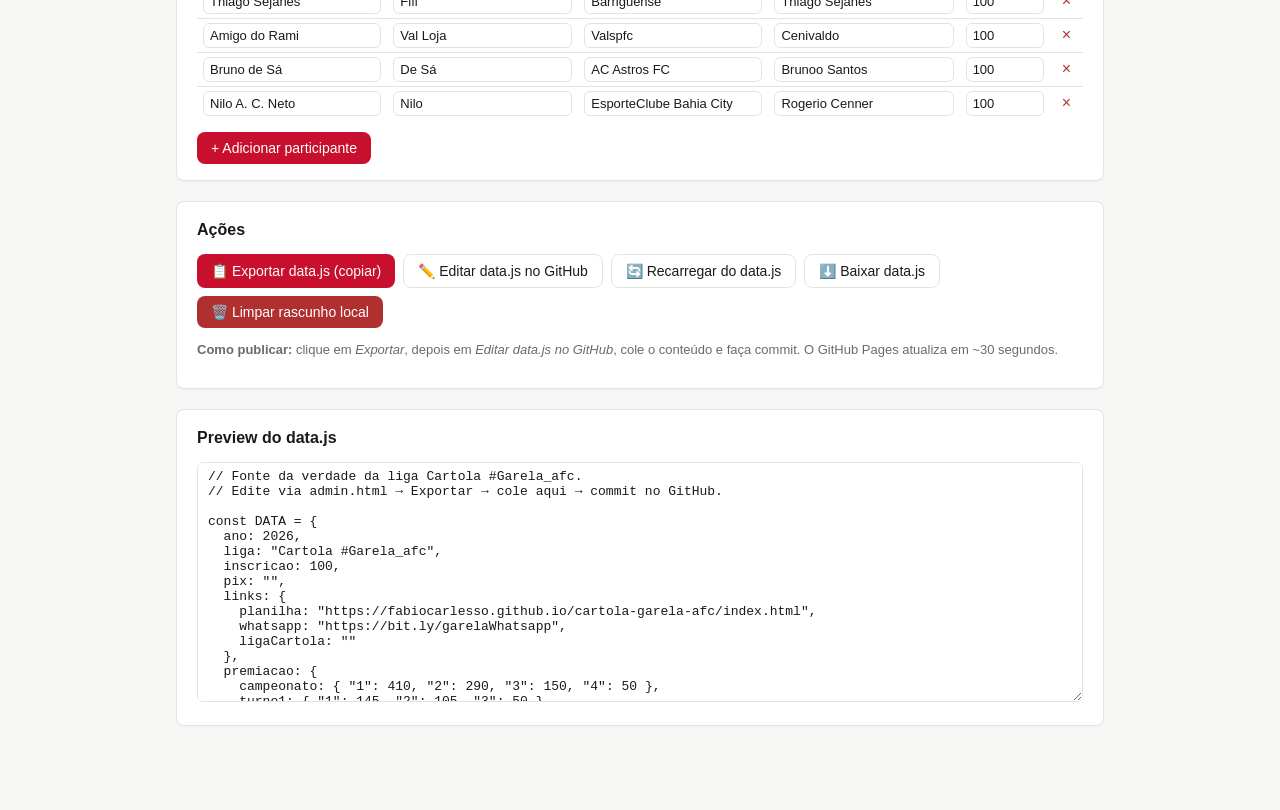
==== commit 76522ae3: "fix(admin): substitui <a> por <button> no botão de edição rápida do GitHub O botão "Editar data.js n" ====
--- a/admin.html
+++ b/admin.html
@@ -137,8 +137,7 @@
       <h2>Ações</h2>
       <div class="actions">
         <button id="btn-exportar">📋 Exportar data.js (copiar)</button>
-        <!-- Link rápido para editar data.js diretamente no GitHub após copiar o conteúdo -->
-        <a class="btn secondary" href="https://github.com/FabioCarlesso/cartola-garela-afc/edit/main/data.js" target="_blank" rel="noopener noreferrer">✏️ Editar data.js no GitHub</a>
+        <button class="secondary" id="btn-editar-github">✏️ Editar data.js no GitHub</button>
         <button class="secondary" id="btn-recarregar">🔄 Recarregar do data.js</button>
         <button class="secondary" id="btn-baixar">⬇️ Baixar data.js</button>
         <button class="danger" id="btn-limpar">🗑️ Limpar rascunho local</button>
